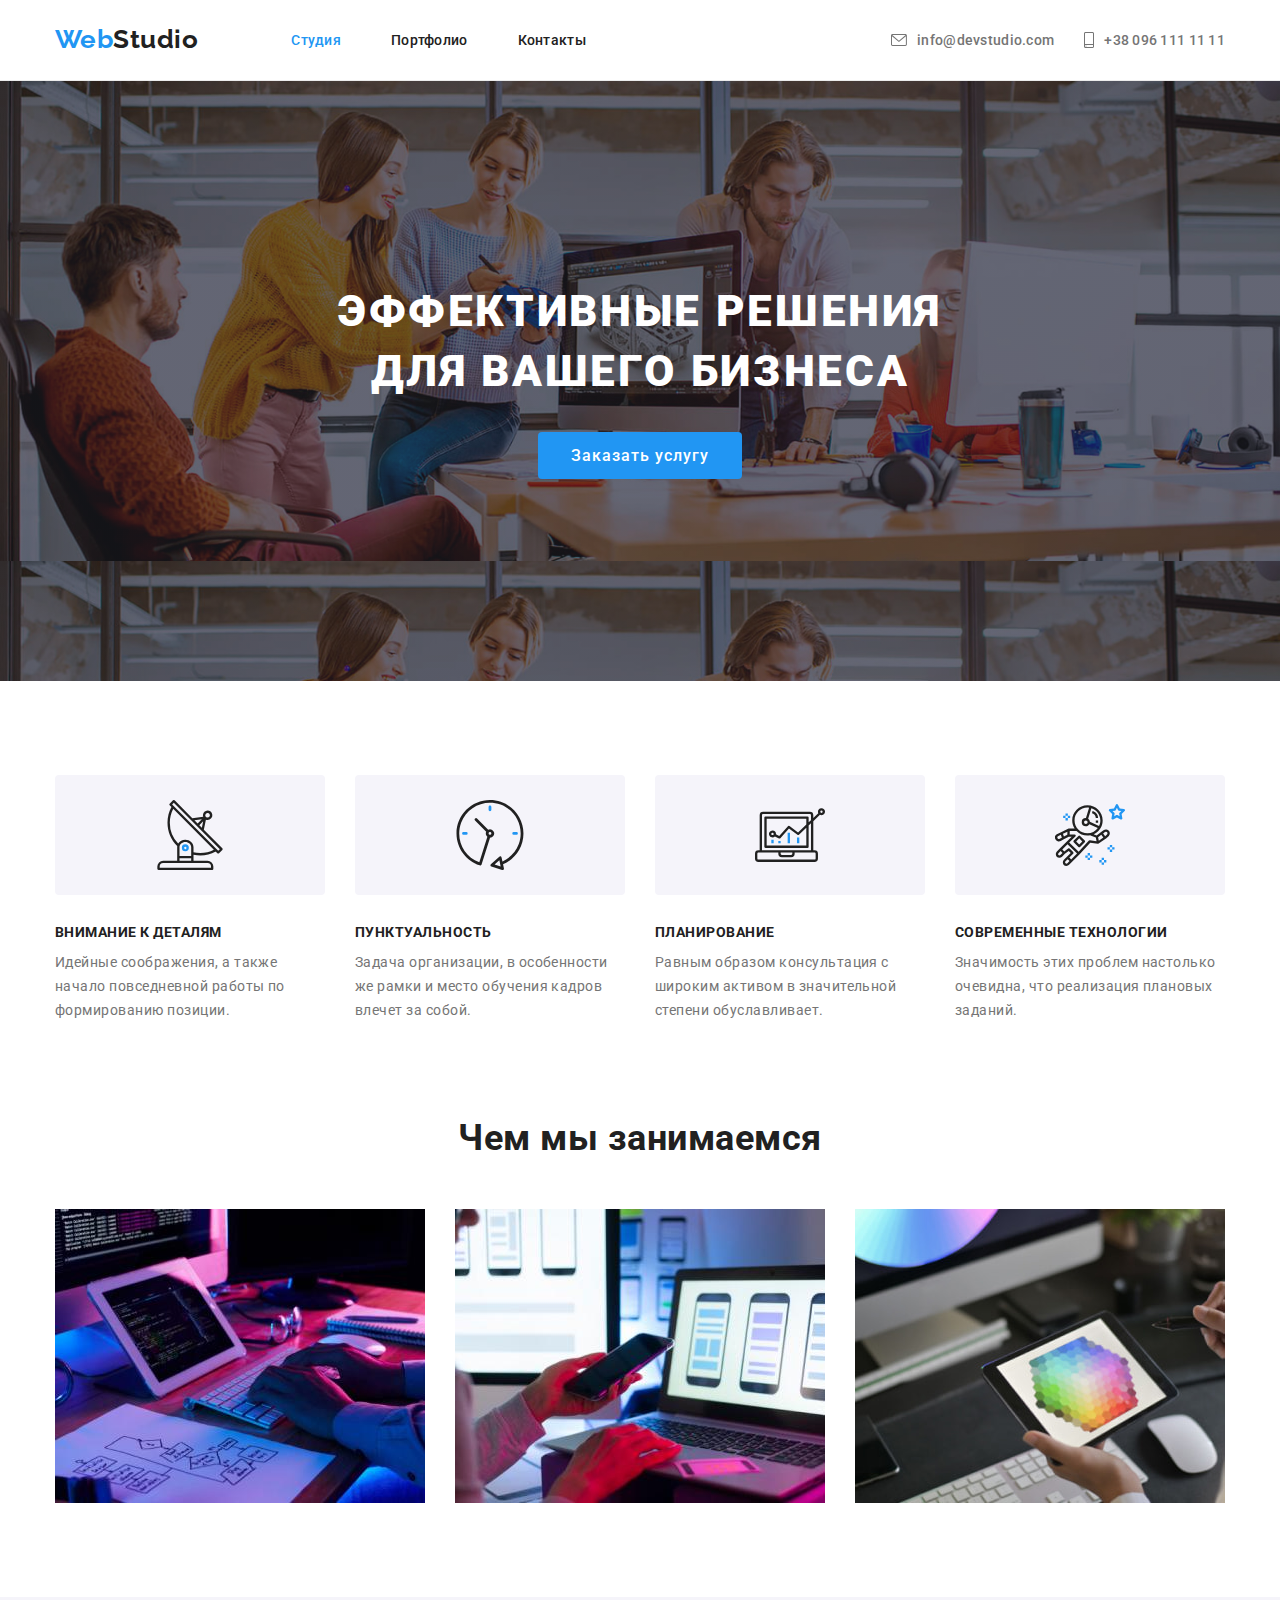
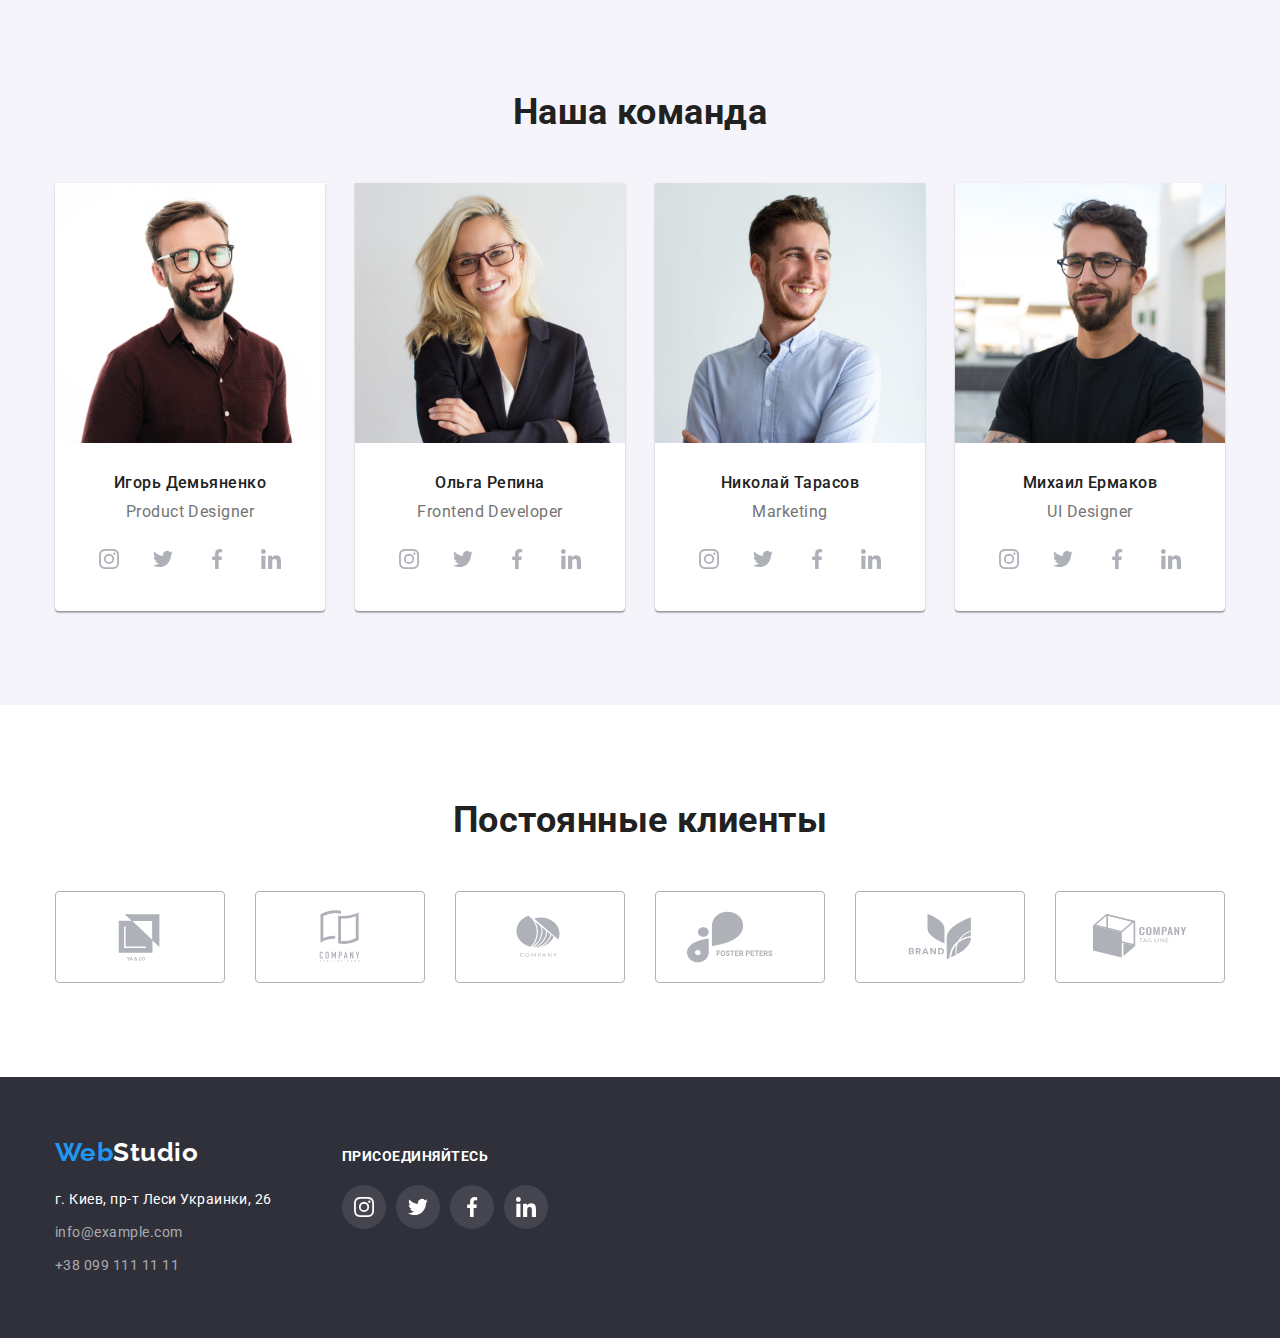
==== index.html @ 502425a2 "Добавляет фиксированный хедер и модальное окно" ====
<!DOCTYPE html>
<html lang="ru">
<head>
    <meta charset="UTF-8">
    <meta http-equiv="X-UA-Compatible" content="IE=edge">
    <meta name="viewport" content="width=device-width, initial-scale=1.0">
    <title>Project</title>
    <link href="https://fonts.googleapis.com/css2?family=Raleway:wght@700&family=Roboto:wght@400;500;700;900&display=swap"
        rel="stylesheet">
    <link rel="stylesheet" href="https://cdnjs.cloudflare.com/ajax/libs/modern-normalize/1.1.0/modern-normalize.min.css">
    <!-- кастомные стили -->
    <link rel="stylesheet" href="./css/styles.css">
</head>
    <body>
        <!-- Шапка сайта -->
    <header class="page-header">
        <div class="container nav">
            <a href="/" class="logo"><span class="logo-web">Web</span>Studio</a>
            <nav class="navigation">               
                <ul class="site-nav list">
                    <li class="item">
                        <a href="./index.html" class="link current">Студия</a>
                    </li>
                    <li class="item">
                        <a href="./portfolio.html" class="link">Портфолио</a>
                    </li>
                    <li class="item">
                        <a href="" class="link">Контакты</a>
                    </li>
                </ul>
            </nav>
            <ul class="contacts-link">
                <li class="item">
                    <a class="link" href="mailto:info@devstudio.com">
                        <svg class="contacts-item" width="16" height="12" >
                            <use href="./images/sprite.svg#icon-envelope"></use>
                        </svg>
                    info@devstudio.com</a>
                </li>
                <li class="item">
                    <a class="link" href="tel:+380961111111">
                        <svg class="contacts-item" width="10" height="16">
                            <use href="./images/sprite.svg#icon-smartphone"></use>
                        </svg>
                    +38 096 111 11 11</a>
                </li>
            </ul>
        </div>
    </header>
    <main>
        <!-- Герой -->
        <section class="hero overlay"> 
            <div class="container">
                <h1 class="hero-title">Эффективные решения для вашего бизнеса</h1>
                <button type="button" class="hero-button" data-open-modal>Заказать услугу</button>
            </div>
        </section>
        <!-- Преимущества -->
        <section class="section">
           <div class="container">
                <h2 class="visually-hidden">Преимущества</h2>
                <ul class="feature">
                    <li class="item">
                       <div class="item-icon">
                            <svg class="icon">
                                <use href="./images/sprite.svg#icon-antenna"></use>
                            </svg>
                       </div>
                        <h3 class="title">Внимание к деталям</h3>
                        <p>Идейные соображения, а также начало повседневной работы по формированию позиции.</p>
                    </li>
                    <li class="item">
                       <div class="item-icon">
                            <svg class="icon">
                                <use href="./images/sprite.svg#icon-vector"></use>
                            </svg>
                       </div>
                        <h3 class="title">Пунктуальность</h3>
                        <p>Задача организации, в особенности же рамки и место обучения кадров влечет за собой.</p>
                    </li>
                    <li class="item">
                        <div class="item-icon">
                            <svg class="icon">
                                <use href="./images/sprite.svg#icon-diagram"></use>
                            </svg>
                        </div>
                        <h3 class="title">Планирование</h3>
                        <p>Равным образом консультация с широким активом в значительной степени обуславливает.</p>
                    </li>
                    <li class="item">
                        <div class="item-icon">
                            <svg class="icon">
                                <use href="./images/sprite.svg#icon-astronaut"></use>
                            </svg>
                        </div>
                        <h3 class="title">Современные технологии</h3>
                        <p>Значимость этих проблем настолько очевидна, что реализация плановых заданий.</p>
                    </li>
                </ul>
           </div>
        </section>
<!-- Наши услуги -->
        <section class="section work">
            <div class="container">
                <h2 class="section-title">Чем мы занимаемся</h2>
                <ul class="work-list">
                    <li class="work-list-item">
                        <img src="./images/web-developer.jpg" alt="Веб разработка" width="370" />
                    </li>
                    <li class="work-list-item">
                        <img src="./images/mobile-developer.jpg" alt="Мобильная разработка" width="370" />
                    </li>
                    <li class="work-list-item">
                        <img src="./images/design.jpg" alt="Дизайн" width="370" />
                    </li>
                </ul>
            </div>
        </section>
        <!-- Наша команда -->
        <section class="section team">
            <div class="container">
                <h2 class="section-title">Наша команда</h2>
                <ul class="team-list">
                    <li class="team-card">
                        <img class="team-foto" src="./images/igor-demianenko.jpg" alt="Игорь Демьяненко" width="270" height="260" />
                        <div class="team-title">
                            <h3>Игорь Демьяненко</h3>
                            <p>Product Designer</p>
                            <ul class="social-item">
                                <li class="social-list">
                                    <a class="social-link" href="https://www.instagram.com/">
                                        <svg class="social-icon">
                                            <use href="./images/sprite.svg#instagram"></use>
                                        </svg>
                                    </a>
                                </li>
                                <li class="social-list">
                                    <a class="social-link" href="https://www.twitter.com/">
                                        <svg class="social-icon">
                                            <use href="./images/sprite.svg#twitter"></use>
                                        </svg>
                                    </a>
                                </li>
                                <li class="social-list">
                                    <a class="social-link" href="https://www.facebook.com/">
                                        <svg class="social-icon">
                                            <use href="./images/sprite.svg#facebook"></use>
                                        </svg>
                                    </a>
                                </li>
                                <li class="social-list">
                                    <a class="social-link" href="https://www.linkedin.com/">
                                        <svg class="social-icon">
                                            <use href="./images/sprite.svg#linkedin"></use>
                                        </svg>
                                    </a>
                                </li>
                            </ul>
                        </div>                        
                    </li>
                    <li class="team-card">
                        <img class="team-foto" src="./images/olga-repina.jpg" alt="Ольга Репина" width="270" height="260" />
                        <div class="team-title">
                            <h3>Ольга Репина</h3>
                            <p>Frontend Developer</p>
                            <ul class="social-item">
                                <li class="social-list">
                                    <a class="social-link" href="https://www.instagram.com/">
                                        <svg class="social-icon">
                                            <use href="./images/sprite.svg#instagram"></use>
                                        </svg>
                                    </a>
                                </li>
                                <li class="social-list">
                                    <a class="social-link" href="https://www.twitter.com/">
                                        <svg class="social-icon">
                                            <use href="./images/sprite.svg#twitter"></use>
                                        </svg>
                                    </a>
                                </li>
                                <li class="social-list">
                                    <a class="social-link" href="https://www.facebook.com/">
                                        <svg class="social-icon">
                                            <use href="./images/sprite.svg#facebook"></use>
                                        </svg>
                                    </a>
                                </li>
                                <li class="social-list">
                                    <a class="social-link" href="https://www.linkedin.com/">
                                        <svg class="social-icon">
                                            <use href="./images/sprite.svg#linkedin"></use>
                                        </svg>
                                    </a>
                                </li>
                            </ul>
                        </div>                        
                    </li>
                    <li class="team-card">
                        <img class="team-foto" src="./images/nikola-tarasov.jpg" alt="Николай Тарасов" width="270" height="260"/>
                        <div class="team-title">
                            <h3>Николай Тарасов</h3>
                            <p>Marketing</p>                        
                            <ul class="social-item">
                                <li class="social-list">
                                    <a class="social-link" href="https://www.instagram.com/">
                                        <svg class="social-icon">
                                            <use href="./images/sprite.svg#instagram"></use>
                                        </svg>
                                    </a>
                                </li>
                                <li class="social-list">
                                    <a class="social-link" href="https://www.twitter.com/">
                                        <svg class="social-icon">
                                            <use href="./images/sprite.svg#twitter"></use>
                                        </svg>
                                    </a>
                                </li>
                                <li class="social-list">
                                    <a class="social-link" href="https://www.facebook.com/">
                                        <svg class="social-icon">
                                            <use href="./images/sprite.svg#facebook"></use>
                                        </svg>
                                    </a>
                                </li>
                                <li class="social-list">
                                    <a class="social-link" href="https://www.linkedin.com/">
                                        <svg class="social-icon">
                                            <use href="./images/sprite.svg#linkedin"></use>
                                        </svg>
                                    </a>
                                </li>
                            </ul>
                        </div>
                    </li>
                    <li class="team-card">
                        <img class="team-foto" src="./images/mihail-ermakov.jpg" alt="Михаил Ермаков" width="270" height="260"/>
                       <div class="team-title">
                            <h3>Михаил Ермаков</h3>
                            <p>UI Designer</p>
                            <ul class="social-item">
                                <li class="social-list">
                                    <a class="social-link" href="https://www.instagram.com/">
                                        <svg class="social-icon">
                                            <use href="./images/sprite.svg#instagram"></use>
                                        </svg>
                                    </a>
                                </li>
                                <li class="social-list">
                                    <a class="social-link" href="https://www.twitter.com/">
                                        <svg class="social-icon">
                                            <use href="./images/sprite.svg#twitter"></use>
                                        </svg>
                                    </a>
                                </li>
                                <li class="social-list">
                                    <a class="social-link" href="https://www.facebook.com/">
                                        <svg class="social-icon">
                                            <use href="./images/sprite.svg#facebook"></use>
                                        </svg>
                                    </a>
                                </li>
                                <li class="social-list">
                                    <a class="social-link" href="https://www.linkedin.com/">
                                        <svg class="social-icon">
                                            <use href="./images/sprite.svg#linkedin"></use>
                                        </svg>
                                    </a>
                                </li>
                            </ul>
                       </div>                    
                    </li>
                </ul>
            </div>

        </section>
        <!-- Постоянные клиенты -->
        <section class="section">
            <div class="container">
                <h2 class="section-title">Постоянные клиенты</h2>
                <ul class="client">
                    <li class="client-item">
                        <a class="client-link" href="/">
                            <svg class="client-icon">
                                <use href="./images/sprite.svg#icon-yaco"></use>
                            </svg>
                        </a>
                    </li>
                    <li class="client-item">
                        <a class="client-link" href="/">
                            <svg class="client-icon">
                                <use href="./images/sprite.svg#icon-tageline-here"></use>
                            </svg>
                        </a>
                    </li>
                    <li class="client-item">
                        <a class="client-link" href="/">
                            <svg class="client-icon">
                                <use href="./images/sprite.svg#icon-company"></use>
                            </svg>
                        </a>
                    </li>
                    <li class="client-item">
                        <a class="client-link" href="/">
                            <svg class="client-icon">
                                <use href="./images/sprite.svg#icon-foster-peters"></use>
                            </svg>
                        </a>
                    </li>
                    <li class="client-item">
                        <a class="client-link" href="/">
                            <svg class="client-icon">
                                <use href="./images/sprite.svg#icon-brand"></use>
                            </svg>
                        </a>
                    </li>
                    <li class="client-item">
                        <a class="client-link" href="/">
                            <svg class="client-icon">
                                <use href="./images/sprite.svg#icon-tag-line"></use>
                            </svg>
                        </a>
                    </li>

                   
                </ul>
            </div>

        </section>
    </main>
    <!-- Футер -->
    <footer class="footer">
       <div class="container">
            <div class="footer-address">
                <a href="/" class="logo logo-footer"><span class="logo-web">Web</span>Studio</a>
                <address class="address">г. Киев, пр-т Леси Украинки, 26
                    <a href="mailto:info@devstudio.com" class="address-link">info@example.com</a>
                    <a href="tel:+380961111111" class="address-link"> +38 099 111 11 11</a>
                </address>
            </div>
            <div class="connect">
                <h3 class="title">Присоединяйтесь</h3>
                <ul class="social-item">
                    <li class="social-list">
                        <a class="social-link" href="https://www.instagram.com/" target="_blank">
                            <svg class="social-icon">
                                <use href="./images/sprite.svg#instagram"></use>
                            </svg>
                        </a>
                    </li>
                    <li class="social-list">
                        <a class="social-link" href="https://www.twitter.com/" target="_blank">
                            <svg class="social-icon">
                                <use href="./images/sprite.svg#twitter"></use>
                            </svg>
                        </a>
                    </li>
                    <li class="social-list">
                        <a class="social-link" href="https://www.facebook.com/" target="_blank">
                            <svg class="social-icon">
                                <use href="./images/sprite.svg#facebook"></use>
                            </svg>
                        </a>
                    </li>
                    <li class="social-list">
                        <a class="social-link" href="https://www.linkedin.com/" target="_blank">
                            <svg class="social-icon">
                                <use href="./images/sprite.svg#linkedin"></use>
                            </svg>
                        </a>
                    </li>
                </ul>
            </div>
            
       </div>      
    </footer>
    <!-- Модальное окно -->
    <div class="backdrop is-hidden" data-backdrop>
        <div class="modal">
            <button type="button" class="close" data-close-modal>
                <svg width="18" height="18" fill="none" xmlns="http://www.w3.org/2000/svg">
                    <path
                        d="M15 4.108 13.892 3 9.5 7.392 5.108 3 4 4.108 8.392 8.5 4 12.892 5.108 14 9.5 9.608 13.892 14 15 12.892 10.608 8.5 15 4.108Z"
                        fill="#000" />
                </svg>
            </button>
        </div>
    </div>
    <!-- Скрипт для фиксированного хедера  -->
    <script>
        const { height: pageHeaderHeight } = document
            .querySelector(".page-header")
            .getBoundingClientRect();

        document.body.style.paddingTop = `${pageHeaderHeight}px`;
    </script>
    <!-- Скрипт для модалки -->
    <script>
        const refs = {
            openModalBtn: document.querySelector("[data-open-modal]"),
            closeModalBtn: document.querySelector("[data-close-modal]"),
            backdrop: document.querySelector("[data-backdrop]"),
        };

        refs.openModalBtn.addEventListener("click", toggleModal);
        refs.closeModalBtn.addEventListener("click", toggleModal);

        refs.backdrop.addEventListener("click", logBackdropClick);

        function toggleModal() {
            refs.backdrop.classList.toggle("is-hidden");
        }

        function logBackdropClick() {
            console.log("Это клик в бекдроп");
        }
    </script>
    </body>
</html>
---- css/styles.css ----
:root {
  --primary-text-color: #757575;
  --title-text-color: #212121;
  --accent-color: #2196f3;
  --primary-white-color: #e5e5e5;
  --primary-dark-color: #2f303a;
  --section-color: #f5f4fa;
  --secondary-white-color: #ffffff;
  --address-color: rgba(255, 255, 255, 0.6);
  --icon-color: #afb1b8;
  /* переменные шрифта */
  --main-font: Roboto, sans-serif;
  --accent-font: Raleway, sans-serif;
}

body {
  background-color: var(--secondary-white-color);
  color: var(--primary-text-color);

  font-family: var(--main-font);
  letter-spacing: 0.03em;
}

.section {
  padding: 94px 0;
}
/* Утилиты */

.list,
ul {
  list-style: none;
  padding-left: 0;
  margin-top: 0;
  margin-bottom: 0;
}

h1,
h2,
h3 {
  margin-top: 0;
  margin-bottom: 0;
}
img {
  display: block;
}
header {
  background-color: var(--secondary-white-color);
}

button {
  padding: 6px 22px;
  min-width: 73px;

  font-family: inherit;
  font-weight: 500;
  font-size: 16px;
  line-height: 1.6;
  text-align: center;
  letter-spacing: 0.03em;
  cursor: pointer;
  text-align: center;

  border-radius: 4px;
  border: 1px solid transparent;

  color: var(--title-text-color);
  background-color: var(--section-color);
}

button:focus,
button:hover {
  color: var(--secondary-white-color);
  background-color: var(--accent-color);
  box-shadow: 0px 3px 1px rgba(0, 0, 0, 0.1), 0px 1px 2px rgba(0, 0, 0, 0.08),
    0px 2px 2px rgba(0, 0, 0, 0.12);
}

.container {
  margin-left: auto;
  margin-right: auto;
  width: 1200px;
  padding-left: 15px;
  padding-right: 15px;
}
/* скрыть заголовок */
.visually-hidden {
  position: absolute;
  white-space: nowrap;
  width: 1px;
  height: 1px;
  overflow: hidden;
  border: 0;
  padding: 0;
  clip: rect(0 0 0 0);
  clip-path: inset(50%);
  margin: -1px;
}
/* Шапка сайта */

/* фиксированный хедер */
.page-header {
  position: fixed;
  top: 0;
  left: 0;
  width: 100%;
  min-height: 80px;
  border-bottom: 1px solid #ececec;
}
/* Лого */
.logo {
  color: var(--title-text-color);
  font-family: var(--accent-font);
  font-weight: 700;
  font-size: 26px;
  line-height: 1.2;
  text-decoration: none;
}

.logo-web {
  color: var(--accent-color);
}

.nav {
  display: flex;
  align-items: center;
}
.navigation {
  margin-left: 93px;
}

.site-nav {
  display: flex;
}

.site-nav .item:not(:last-child) {
  margin-right: 50px;
}
.site-nav a {
  display: block;
  padding-top: 32px;
  padding-bottom: 32px;

  color: var(--title-text-color);
  font-weight: 500;
  font-size: 14px;
  line-height: 1.15;
  letter-spacing: 0.02em;
  text-decoration: none;
}

.site-nav a:hover,
.site-nav a:focus {
  color: var(--accent-color);
}
.list .current {
  color: var(--accent-color);
}

.contacts-link {
  display: flex;
  margin-left: auto;
  align-items: center;
}

.link {
  display: flex;
  align-items: center;
}
.contacts-item {
  margin-right: 10px;
  fill: currentColor;
}

.contacts-link .item:not(:last-child) {
  margin-right: 30px;
}
.contacts-link a {
  display: flex;
  padding-top: 32px;
  padding-bottom: 32px;
  align-items: center;
  color: var(--primary-text-color);
  font-weight: 500;
  font-size: 14px;
  line-height: 0.15;
  letter-spacing: 0.02em;
  text-decoration: none;
}

.contacts-link a:hover,
.contacts-link a:focus {
  color: var(--accent-color);
}

.contacts-item:hover,
.contacts-item:focus {
  fill: var(--accent-color);
}

/* Герой */
.hero {
  text-align: center;
  padding-top: 200px;
  padding-bottom: 200px;
}

.overlay {
  max-width: 1600px;
  height: 600px;
  margin-left: auto;
  margin-right: auto;

  background-image: linear-gradient(
      to right,
      rgba(47, 48, 58, 0.4),
      rgba(47, 48, 58, 0.4)
    ),
    url("../images/hero.jpg");

  background-color: #c4c4c4;
  background-size: contain;
}
.hero-title {
  margin: 0 auto 30px;
  max-width: 696px;

  color: var(--secondary-white-color);
  font-weight: 900;
  font-size: 44px;
  line-height: 1.37;
  text-transform: uppercase;
  letter-spacing: 0.06em;
}

.hero-button {
  padding: 10px 32px;
  min-width: 200px;

  color: var(--secondary-white-color);
  letter-spacing: 0.06em;
  text-align: center;

  background-color: var(--accent-color);
  border-radius: 4px;
  border: 1px solid transparent;
}
.hero-button:hover,
.hero-button:focus {
  background-color: #188ce8;
}
/* Преимущества */

.feature {
  display: flex;
  flex-wrap: wrap;
}
.feature .item {
  width: calc((100% - 90px) / 4);
  margin-right: 30px;
  margin-bottom: 30px;
}

.icon {
  width: 70px;
  height: 70px;
}

.item-icon {
  display: flex;
  align-items: center;
  justify-content: center;

  width: 270px;
  height: 120px;
  margin-bottom: 30px;

  background-color: var(--section-color);
  border-radius: 4px;
}

.feature .item:nth-child(4n) {
  margin-right: 0;
}

.feature .item:nth-last-child(-n + 4) {
  margin-bottom: 0;
}

.feature .title {
  color: var(--title-text-color);
  font-weight: 700;
  font-size: 14px;
  line-height: 1.14;
  text-transform: uppercase;

  margin-top: 0;
  margin-bottom: 10px;
}
.feature p {
  font-size: 14px;
  line-height: 1.71;

  margin-top: 0;
  margin-bottom: 0;
}

/* Наши услуги */
.work {
  padding-top: 0;
}
.section-title {
  color: var(--title-text-color);
  font-weight: 700;
  font-size: 36px;
  line-height: 1.17;
  text-align: center;

  margin-top: 0;
  margin-bottom: 50px;
}
.work-list {
  display: flex;
  flex-wrap: wrap;
}

.work-list-item:not(:nth-child(3n)) {
  margin-right: 30px;
}

/* Наша команда */
.team {
  background-color: var(--section-color);
}
.team-list {
  display: flex;
  flex-wrap: wrap;
  margin: -15px;
}

.team-list .team-card {
  width: 270px;
}

.team-card {
  width: 270px;
  margin: 15px;

  background: #ffffff;
  box-shadow: 0px 1px 3px rgba(0, 0, 0, 0.12), 0px 1px 1px rgba(0, 0, 0, 0.14),
    0px 2px 1px rgba(0, 0, 0, 0.2);
  border-radius: 0px 0px 4px 4px;
}
.team-card h3 {
  margin-bottom: 10px;

  font-weight: 500;
  font-size: 16px;
  line-height: 1.19;
  color: var(--title-text-color);
  text-align: center;
}

.team-card p {
  margin-top: 0;

  font-size: 16px;
  line-height: 1.19;
  color: var(--primary-text-color);
  text-align: center;
}
.team-title {
  padding-top: 30px;
  padding-bottom: 30px;
}
.social-item {
  display: flex;
  align-items: baseline;
  justify-content: center;
}

.social-list:not(:last-child) {
  margin-right: 10px;
}

.social-link {
  display: flex;
  width: 44px;
  height: 44px;
  padding: 0;
  border: none;
  border-radius: 50%;
  align-items: center;
  justify-content: center;
}

.social-icon {
  width: 20px;
  height: 20px;
  fill: var(--icon-color);
}
.social-link:hover .social-icon,
.social-link:focus .social-icon {
  fill: var(--secondary-white-color);
}
/* Постоянные клиенты  */
.client {
  display: flex;
  flex-wrap: wrap;
}
.client-item {
  display: flex;
  width: calc((100% - 5 * 30px) / 6);
  height: 92px;
  border: 1px solid var(--icon-color);
  border-radius: 4px;
  justify-content: center;
  align-items: center;
}

.client-item:not(:nth-child(6n)) {
  margin-right: 30px;
}
.client-item:hover,
.client-item:focus {
  border: 1px solid var(--accent-color);
}
.client-link {
  display: flex;

  justify-content: center;
  align-items: center;
  width: 170px;
  height: 92px;
}
.client-icon {
  width: 106px;
  height: 60px;
  fill: var(--icon-color);
}

.client-item:hover .client-icon,
.client-item:focus .client-icon {
  fill: var(--accent-color);
}
/* Футер */
footer {
  background-color: var(--primary-dark-color);
  padding-top: 60px;
  padding-bottom: 60px;
}
.footer .container {
  display: flex;
  align-items: baseline;
}
.footer-address {
  margin-right: 70px;
}
.footer .logo {
  color: var(--secondary-white-color);
}

.logo-footer {
  display: block;
  margin-bottom: 20px;
}
.address {
  display: block;

  color: var(--secondary-white-color);
  font-size: 14px;
  font-style: normal;
  line-height: 1.7;
}
.address > .address-link {
  padding-top: 9px;
}
.address-link {
  display: block;

  color: var(--address-color);

  font-weight: 400;
  font-size: 14px;

  line-height: 1.7;
  text-decoration: none;
}

.address-link:hover,
.address-link:focus {
  color: var(--accent-color);
}

.connect .title {
  margin-bottom: 20px;

  color: var(--secondary-white-color);
  font-weight: 700;
  font-size: 14px;
  line-height: 1.14;
  text-transform: uppercase;
}

.connect .social-link {
  background-color: rgba(255, 255, 255, 0.1);
}
.social-link:hover,
.social-link:focus {
  background-color: var(--accent-color);
}
.connect .social-icon {
  fill: var(--secondary-white-color);
}

/* Модальное окно */
.backdrop {
  position: fixed;
  top: 0;
  left: 0;
  width: 100%;
  height: 100%;

  background: rgba(0, 0, 0, 0.2);
}
.modal {
  position: absolute;
  top: 50%;
  left: 50%;
  transform: translate(-50%, -50%);
  min-width: 528px;
  min-height: 581px;

  background: #ffffff;
  box-shadow: 0px 1px 3px rgba(0, 0, 0, 0.12), 0px 1px 1px rgba(0, 0, 0, 0.14),
    0px 2px 1px rgba(0, 0, 0, 0.2);
  border-radius: 4px;
}
.modal .close {
  display: flex;
  align-items: center;
  justify-content: center;
  min-width: 30px;
  height: 30px;
  padding: 0;
  margin-top: 8px;
  margin-right: 8px;
  margin-left: auto;

  border-radius: 50%;
  background: #ffffff;
  border: 1px solid rgba(0, 0, 0, 0.1);
}
.backdrop.is-hidden {
  opacity: 0;
  pointer-events: none;
}

/* портфолио */
.filters {
  display: flex;
  flex-wrap: wrap;
  justify-content: center;
  margin-bottom: 50px;
}
.filters-button:not(:last-child) {
  margin-right: 8px;
}

.portfolio {
  display: flex;
  flex-wrap: wrap;
}
.portfolio-card {
  width: 370px;
  background: #ffffff;
}

.portfolio-card:not(:nth-child(3n)) {
  margin-right: 30px;
}
.portfolio-card:not(:nth-last-child(-n + 3)) {
  margin-bottom: 30px;
}
.portfolio-link:hover,
.portfolio-link:focus {
  box-shadow: 0px 1px 1px rgba(0, 0, 0, 0.12), 0px 4px 4px rgba(0, 0, 0, 0.06),
    1px 4px 6px rgba(0, 0, 0, 0.16);
}
.portfolio-link {
  display: block;
  text-decoration: none;
}

.portfolio-link-container {
  padding: 20px 24px;
  border-left: 1px solid #eeeeee;
  border-bottom: 1px solid #eeeeee;
  border-right: 1px solid #eeeeee;
}
.portfolio-title {
  color: var(--title-text-color);
  font-size: 18px;
  line-height: 2;

  letter-spacing: 0.06em;

  margin-bottom: 4px;
}
.portfolio-link p {
  color: var(--primary-text-color);

  font-size: 16px;
  line-height: 1.88;

  margin: 0;
}
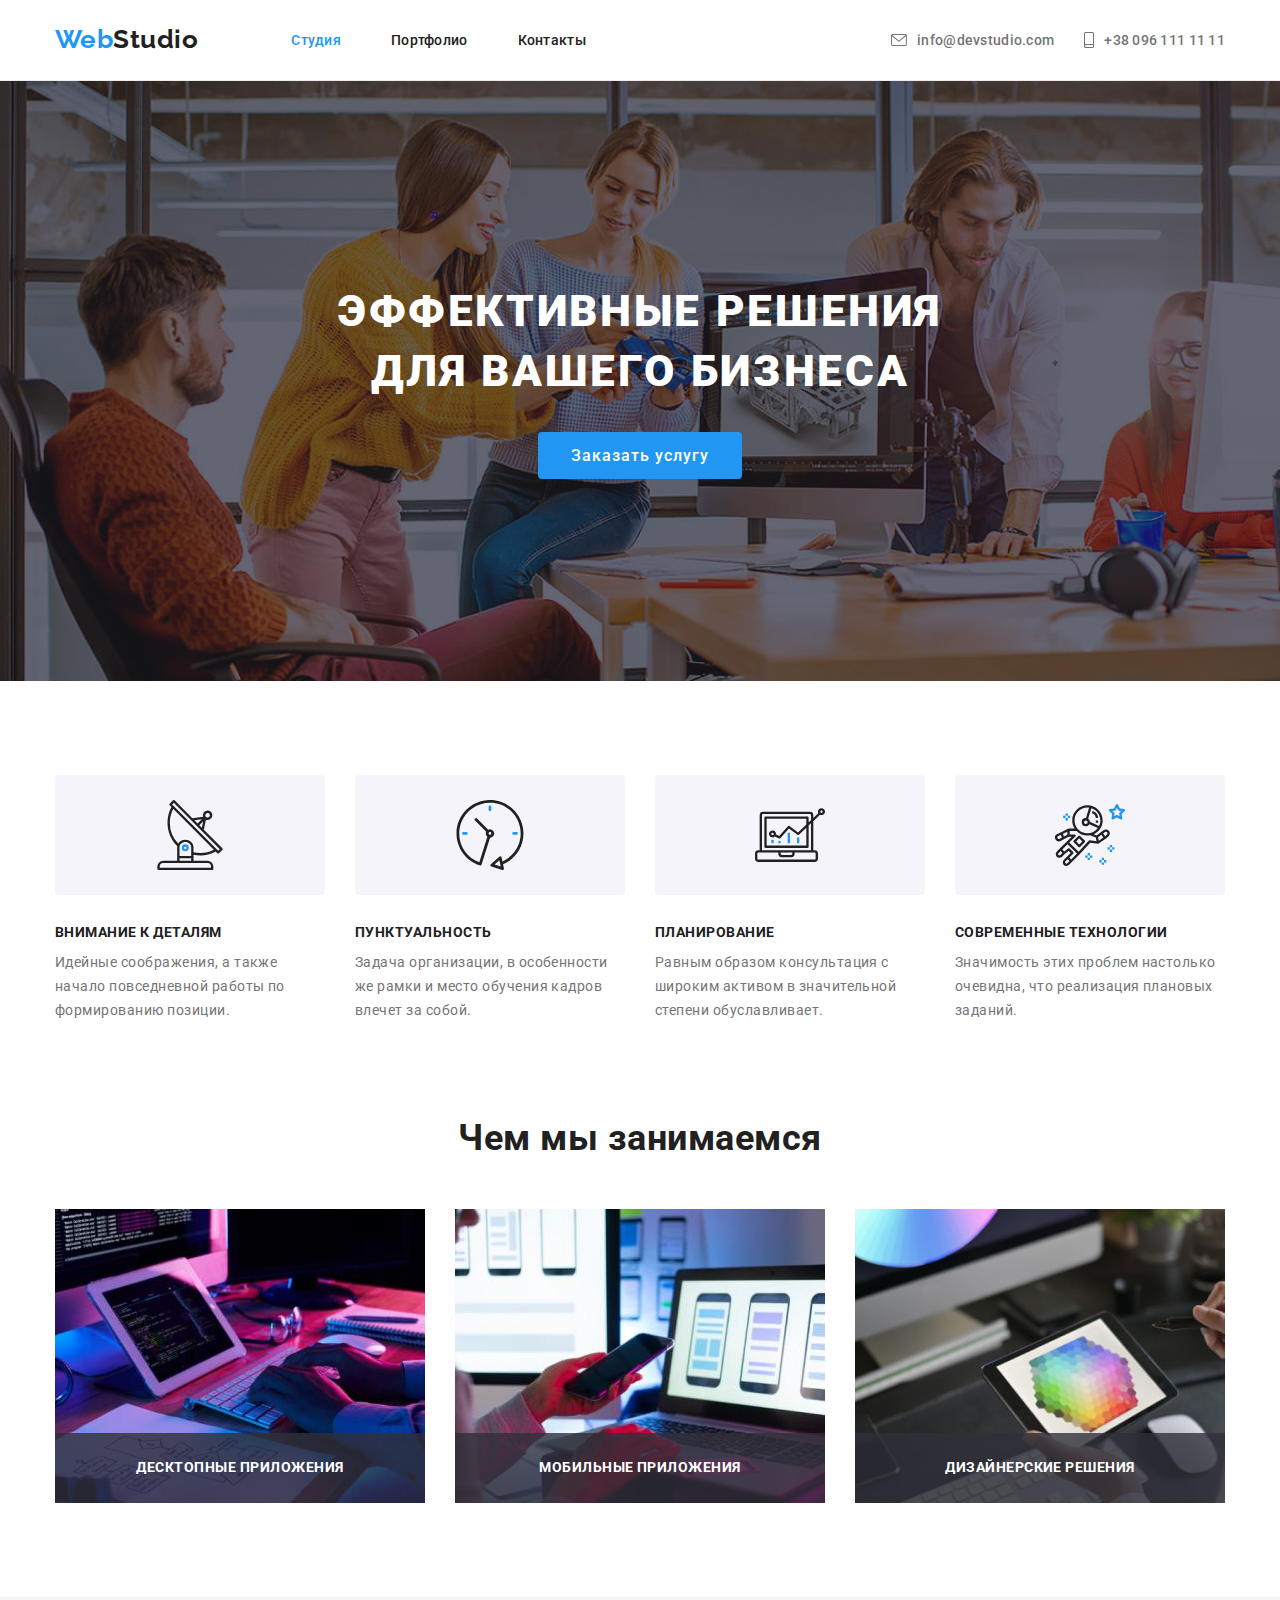
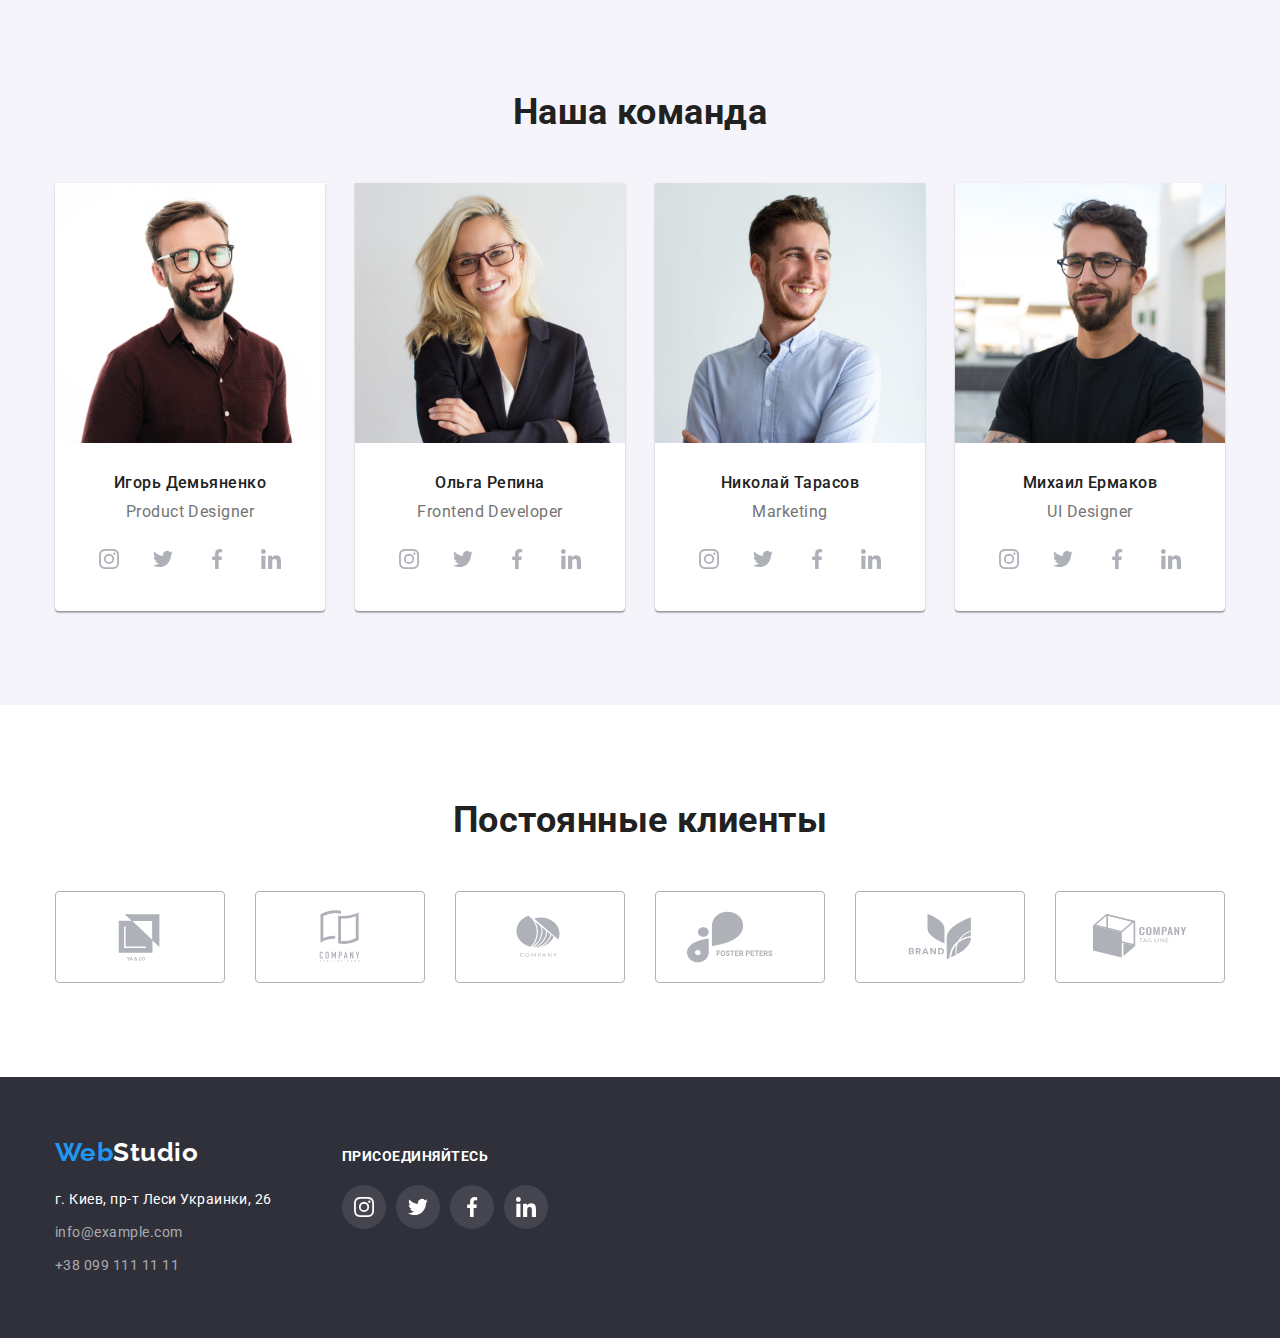
==== commit 682c6611: "добавляет переходы для ховера и текст с фоном поверх изображения" ====
--- a/index.html
+++ b/index.html
@@ -106,12 +106,21 @@
                 <ul class="work-list">
                     <li class="work-list-item">
                         <img src="./images/web-developer.jpg" alt="Веб разработка" width="370" />
+                        <div class="work-box">
+                            <h3 class="work-title">Десктопные приложения</h3>
+                        </div>
                     </li>
                     <li class="work-list-item">
                         <img src="./images/mobile-developer.jpg" alt="Мобильная разработка" width="370" />
+                        <div class="work-box">
+                            <h3 class="work-title">Мобильные приложения</h3>
+                        </div>
                     </li>
                     <li class="work-list-item">
                         <img src="./images/design.jpg" alt="Дизайн" width="370" />
+                        <div class="work-box">
+                            <h3 class="work-title">Дизайнерские решения</h3>
+                        </div>
                     </li>
                 </ul>
             </div>
@@ -414,6 +423,8 @@
             console.log("Это клик в бекдроп");
         }
     </script>
+
+    
     </body>
 </html>
 
--- a/css/styles.css
+++ b/css/styles.css
@@ -65,6 +65,10 @@
 
   color: var(--title-text-color);
   background-color: var(--section-color);
+
+  transition: background-color 250ms cubic-bezier(0.4, 0, 0.2, 1),
+    color 250ms cubic-bezier(0.4, 0, 0.2, 1),
+    box-shadow 250ms cubic-bezier(0.4, 0, 0.2, 1);
 }
 
 button:focus,
@@ -100,6 +104,7 @@
 /* фиксированный хедер */
 .page-header {
   position: fixed;
+  z-index: 1;
   top: 0;
   left: 0;
   width: 100%;
@@ -146,6 +151,8 @@
   line-height: 1.15;
   letter-spacing: 0.02em;
   text-decoration: none;
+
+  transition: color 250ms cubic-bezier(0.4, 0, 0.2, 1);
 }
 
 .site-nav a:hover,
@@ -185,6 +192,8 @@
   line-height: 0.15;
   letter-spacing: 0.02em;
   text-decoration: none;
+
+  transition: color 250ms cubic-bezier(0.4, 0, 0.2, 1);
 }
 
 .contacts-link a:hover,
@@ -218,7 +227,7 @@
     url("../images/hero.jpg");
 
   background-color: #c4c4c4;
-  background-size: contain;
+  background-size: cover;
 }
 .hero-title {
   margin: 0 auto 30px;
@@ -243,6 +252,8 @@
   background-color: var(--accent-color);
   border-radius: 4px;
   border: 1px solid transparent;
+
+  transition: background-color 250ms cubic-bezier(0.4, 0, 0.2, 1);
 }
 .hero-button:hover,
 .hero-button:focus {
@@ -326,7 +337,26 @@
 .work-list-item:not(:nth-child(3n)) {
   margin-right: 30px;
 }
-
+.work-list-item {
+  position: relative;
+}
+.work-box {
+  position: absolute;
+  bottom: 0;
+  width: 370px;
+  height: 70px;
+  background: rgba(47, 48, 58, 0.8);
+}
+.work-title {
+  font-weight: 700;
+  font-size: 14px;
+  line-height: 1.14;
+  color: var(--secondary-white-color);
+  text-transform: uppercase;
+  text-align: center;
+
+  margin-top: 27px;
+}
 /* Наша команда */
 .team {
   background-color: var(--section-color);
@@ -391,12 +421,16 @@
   border-radius: 50%;
   align-items: center;
   justify-content: center;
+
+  transition: background-color 250ms cubic-bezier(0.4, 0, 0.2, 1);
 }
 
 .social-icon {
   width: 20px;
   height: 20px;
   fill: var(--icon-color);
+
+  transition: fill 250ms cubic-bezier(0.4, 0, 0.2, 1);
 }
 .social-link:hover .social-icon,
 .social-link:focus .social-icon {
@@ -415,6 +449,8 @@
   border-radius: 4px;
   justify-content: center;
   align-items: center;
+
+  transition: border 250ms cubic-bezier(0.4, 0, 0.2, 1);
 }
 
 .client-item:not(:nth-child(6n)) {
@@ -436,6 +472,8 @@
   width: 106px;
   height: 60px;
   fill: var(--icon-color);
+
+  transition: fill 250ms cubic-bezier(0.4, 0, 0.2, 1);
 }
 
 .client-item:hover .client-icon,
@@ -484,6 +522,8 @@
 
   line-height: 1.7;
   text-decoration: none;
+
+  transition: color 250ms cubic-bezier(0.4, 0, 0.2, 1);
 }
 
 .address-link:hover,
@@ -545,11 +585,11 @@
   margin-top: 8px;
   margin-right: 8px;
   margin-left: auto;
-
   border-radius: 50%;
   background: #ffffff;
   border: 1px solid rgba(0, 0, 0, 0.1);
 }
+
 .backdrop.is-hidden {
   opacity: 0;
   pointer-events: none;
@@ -580,15 +620,18 @@
 }
 .portfolio-card:not(:nth-last-child(-n + 3)) {
   margin-bottom: 30px;
+}
+
+.portfolio-link {
+  display: block;
+  text-decoration: none;
+
+  transition: box-shadow 250ms cubic-bezier(0.4, 0, 0.2, 1);
 }
 .portfolio-link:hover,
 .portfolio-link:focus {
   box-shadow: 0px 1px 1px rgba(0, 0, 0, 0.12), 0px 4px 4px rgba(0, 0, 0, 0.06),
     1px 4px 6px rgba(0, 0, 0, 0.16);
-}
-.portfolio-link {
-  display: block;
-  text-decoration: none;
 }
 
 .portfolio-link-container {
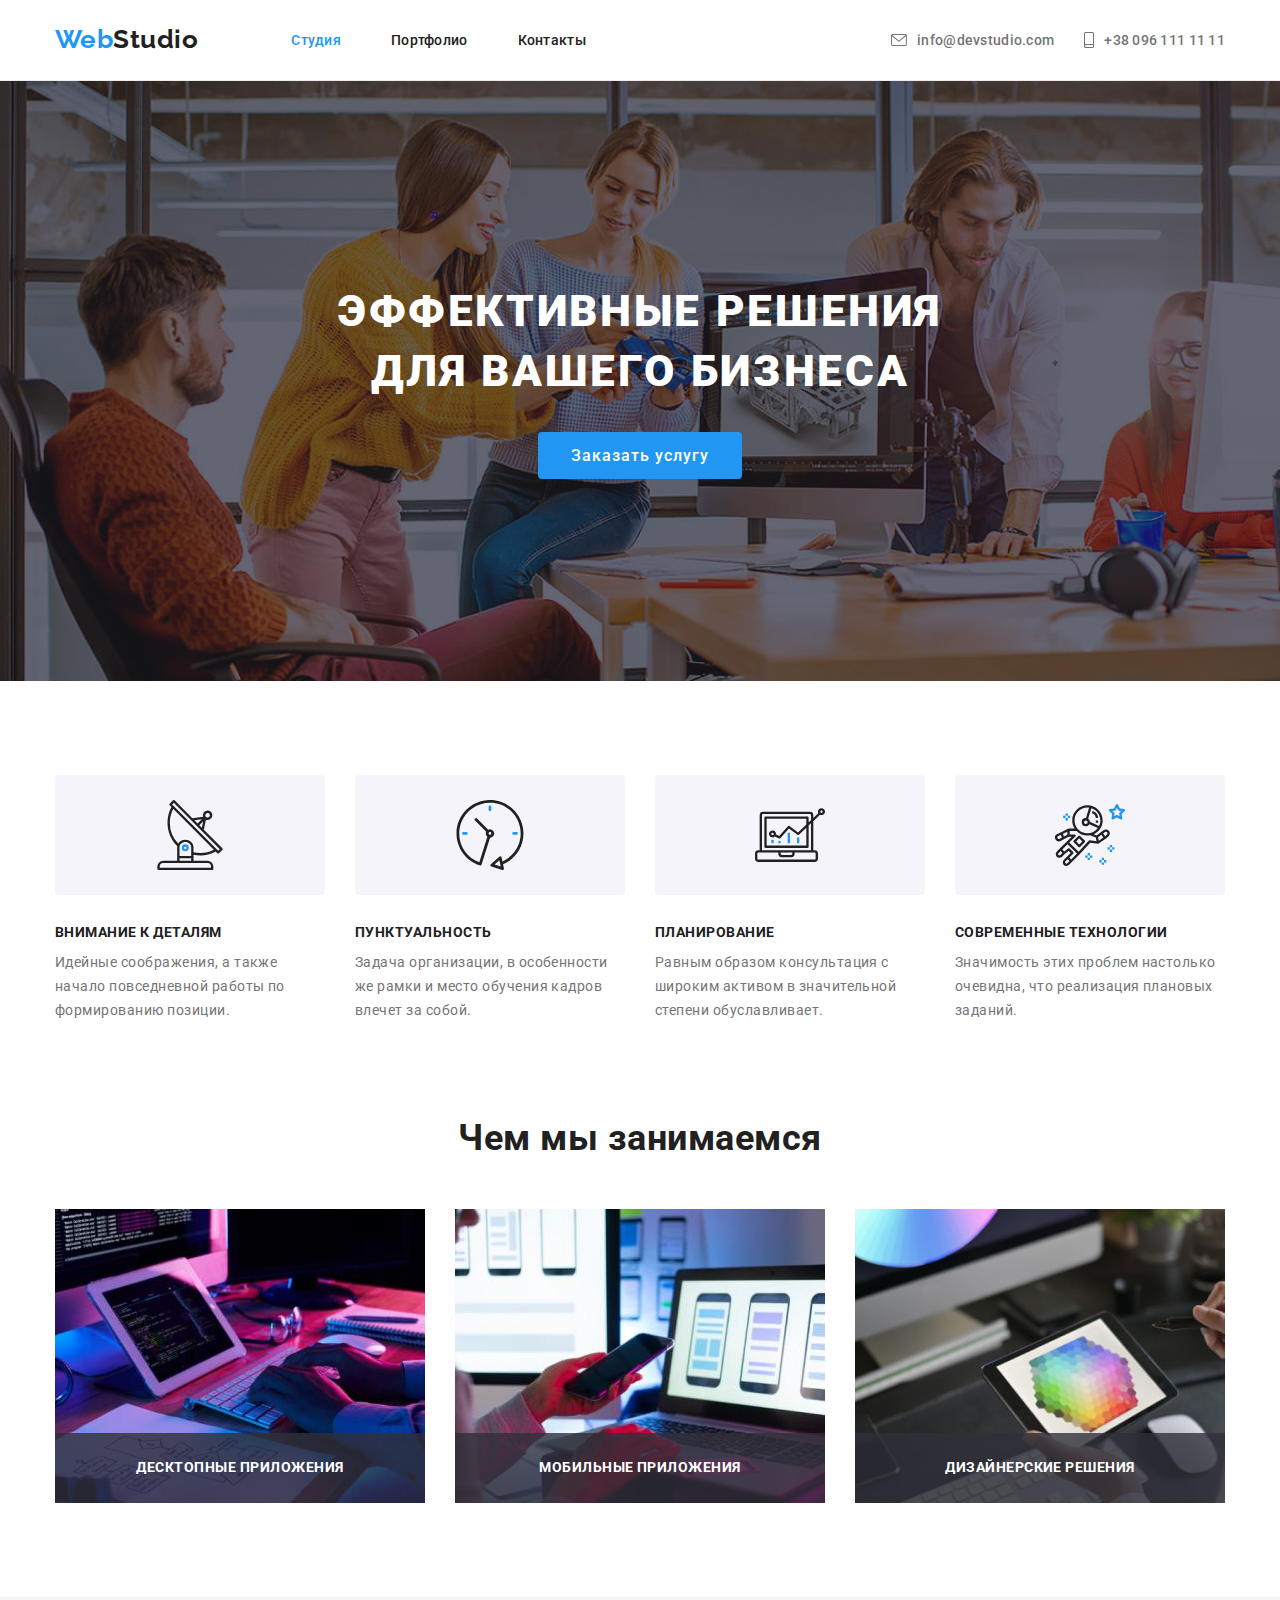
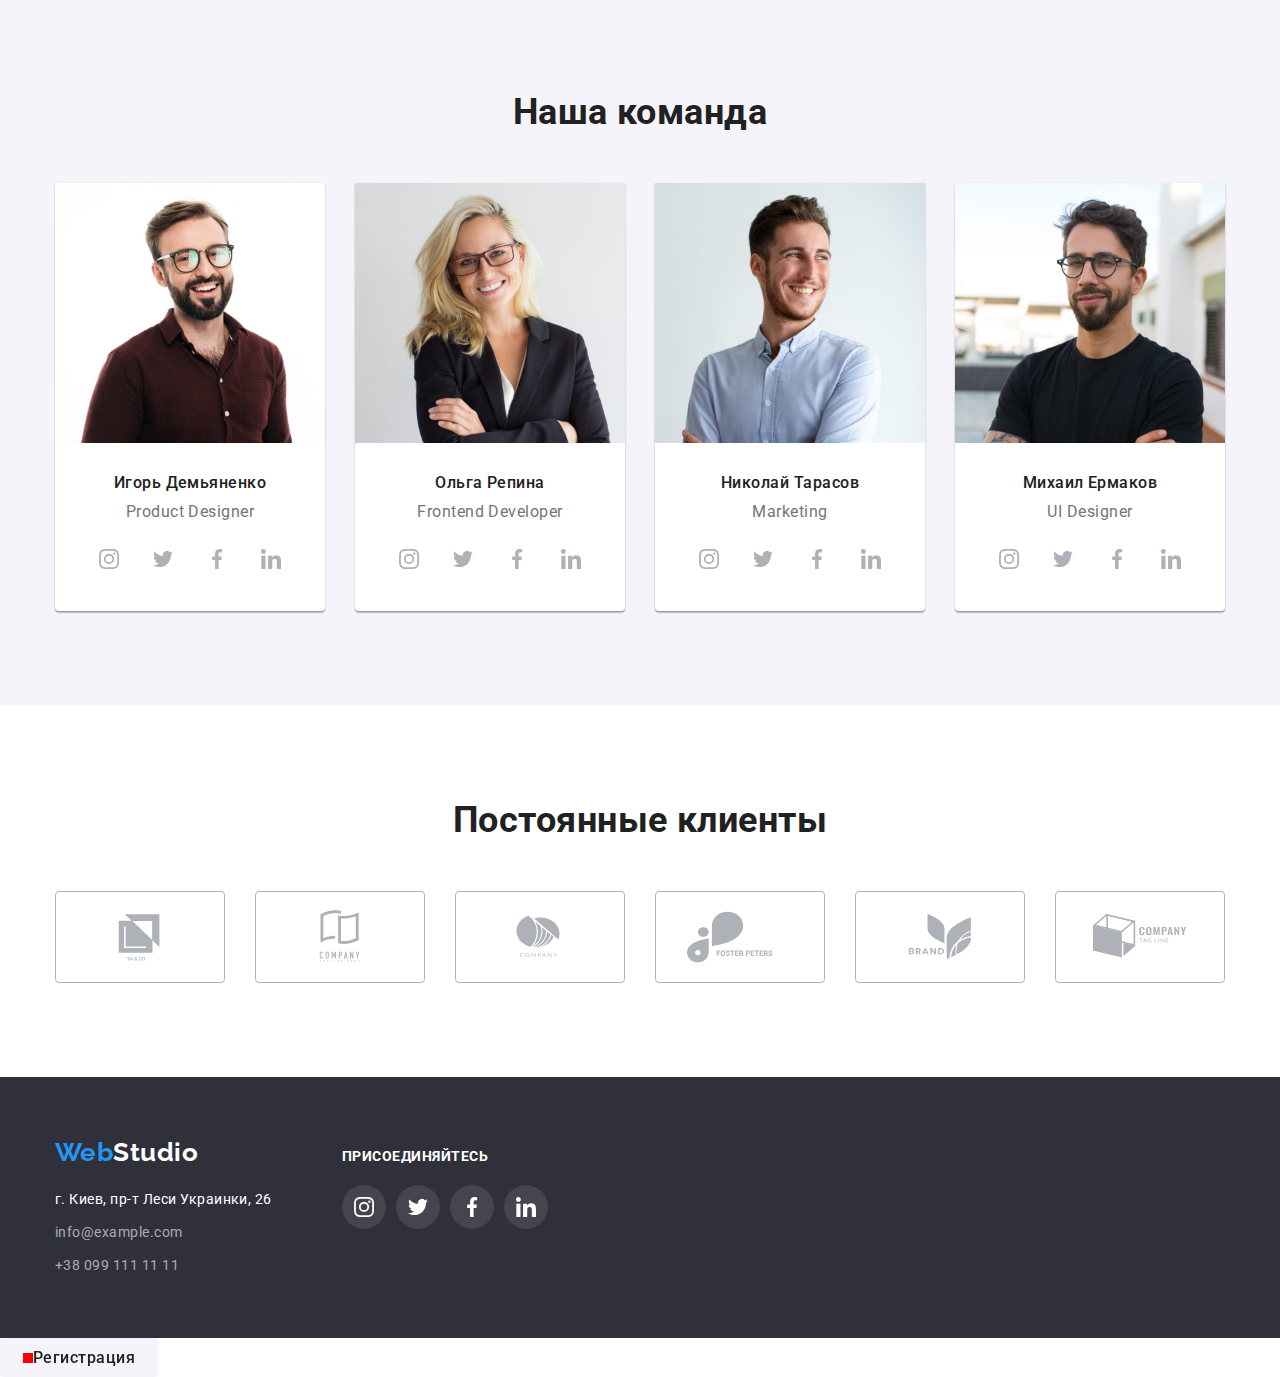
==== commit f4b7282e: "добавляет кнопку с анимацией" ====
--- a/index.html
+++ b/index.html
@@ -423,6 +423,7 @@
             console.log("Это клик в бекдроп");
         }
     </script>
+    <button class="btn">Регистрация</button>
 
     
     </body>
--- a/css/styles.css
+++ b/css/styles.css
@@ -657,3 +657,34 @@
 
   margin: 0;
 }
+
+/* кнопка с анимацией */
+.btn {
+  position: relative;
+  overflow: hidden;
+}
+.btn::before,
+.btn::after {
+  content: "";
+  display: inline-block;
+  width: 10px;
+  height: 10px;
+  background-color: red;
+
+  transition: transform 250ms cubic-bezier(0.4, 0, 0.2, 1);
+}
+.btn:hover::before {
+  transform: translateY(-25px);
+}
+.btn::after {
+  position: absolute;
+  top: 50%;
+  left: 22px;
+
+  background-color: olivedrab;
+
+  transform: translateY(calc(-50% + 25px));
+}
+.btn:hover::after {
+  transform: translateY(-50%);
+}
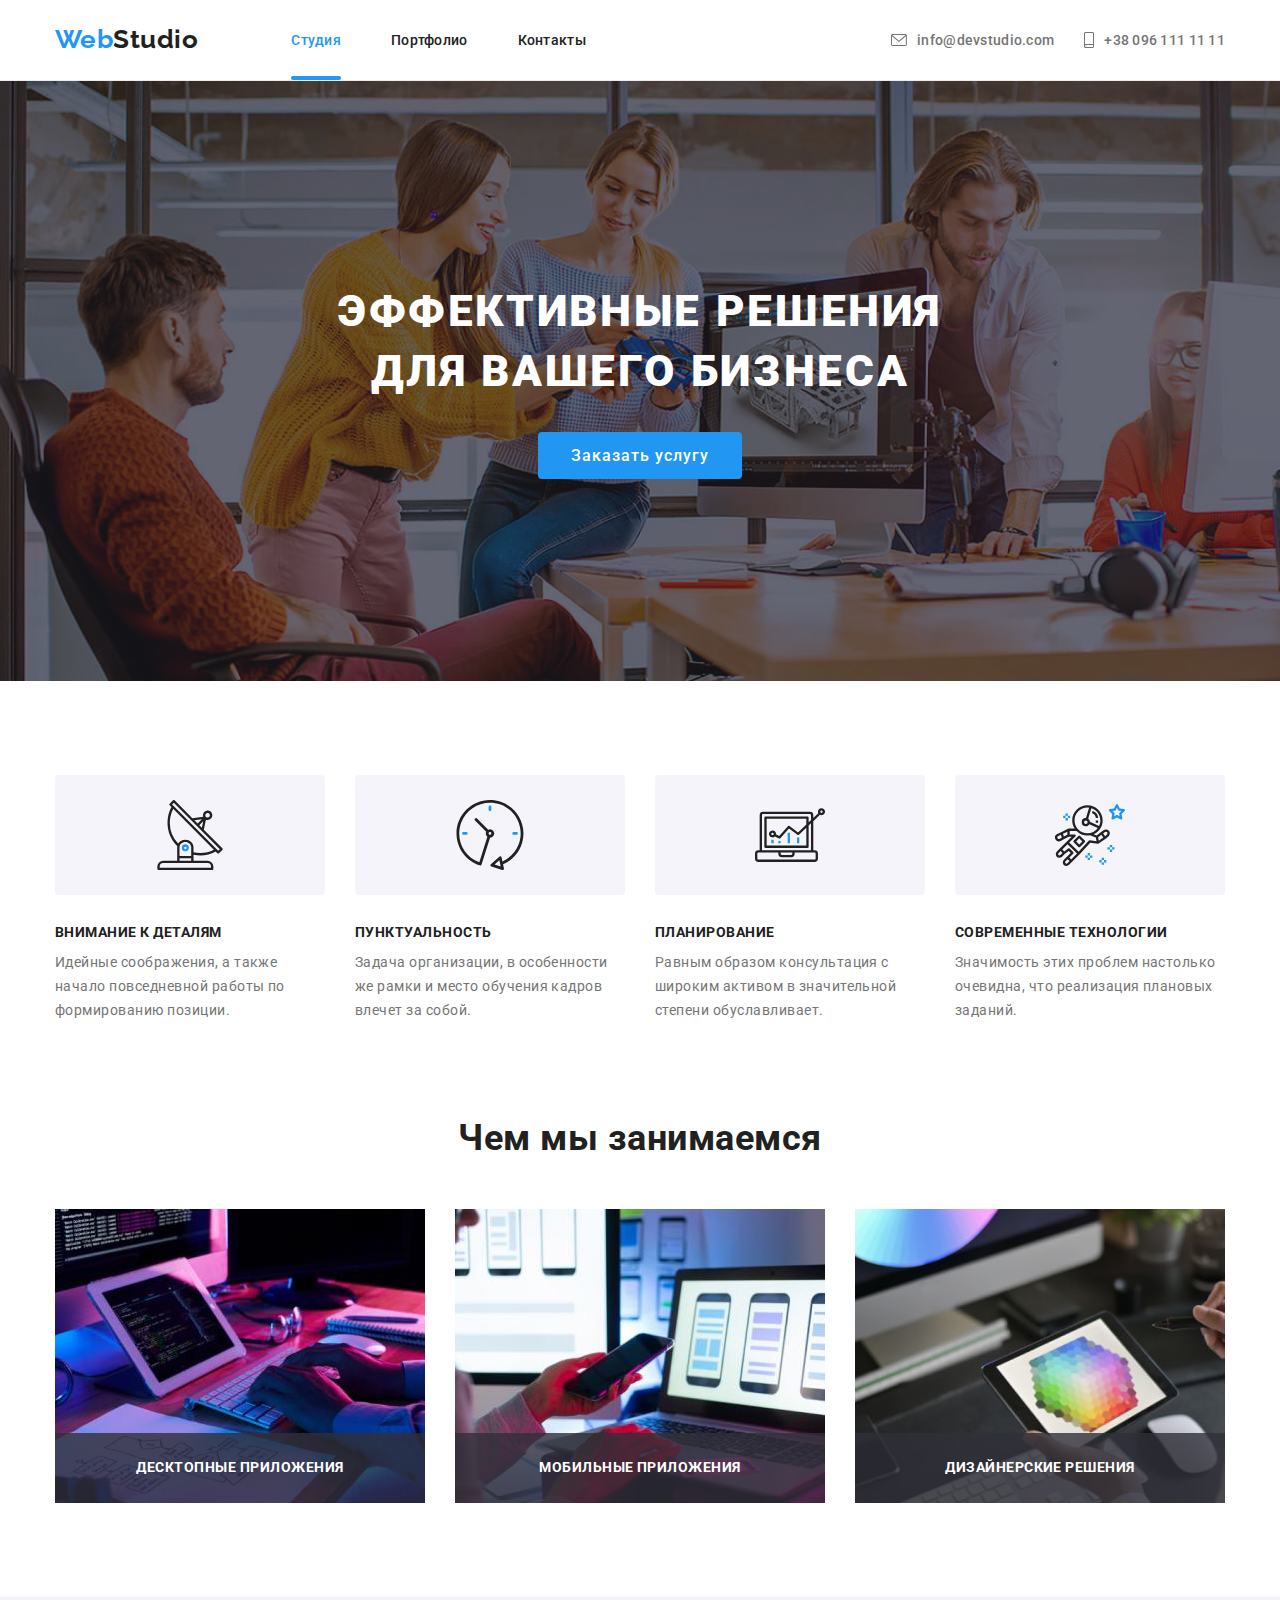
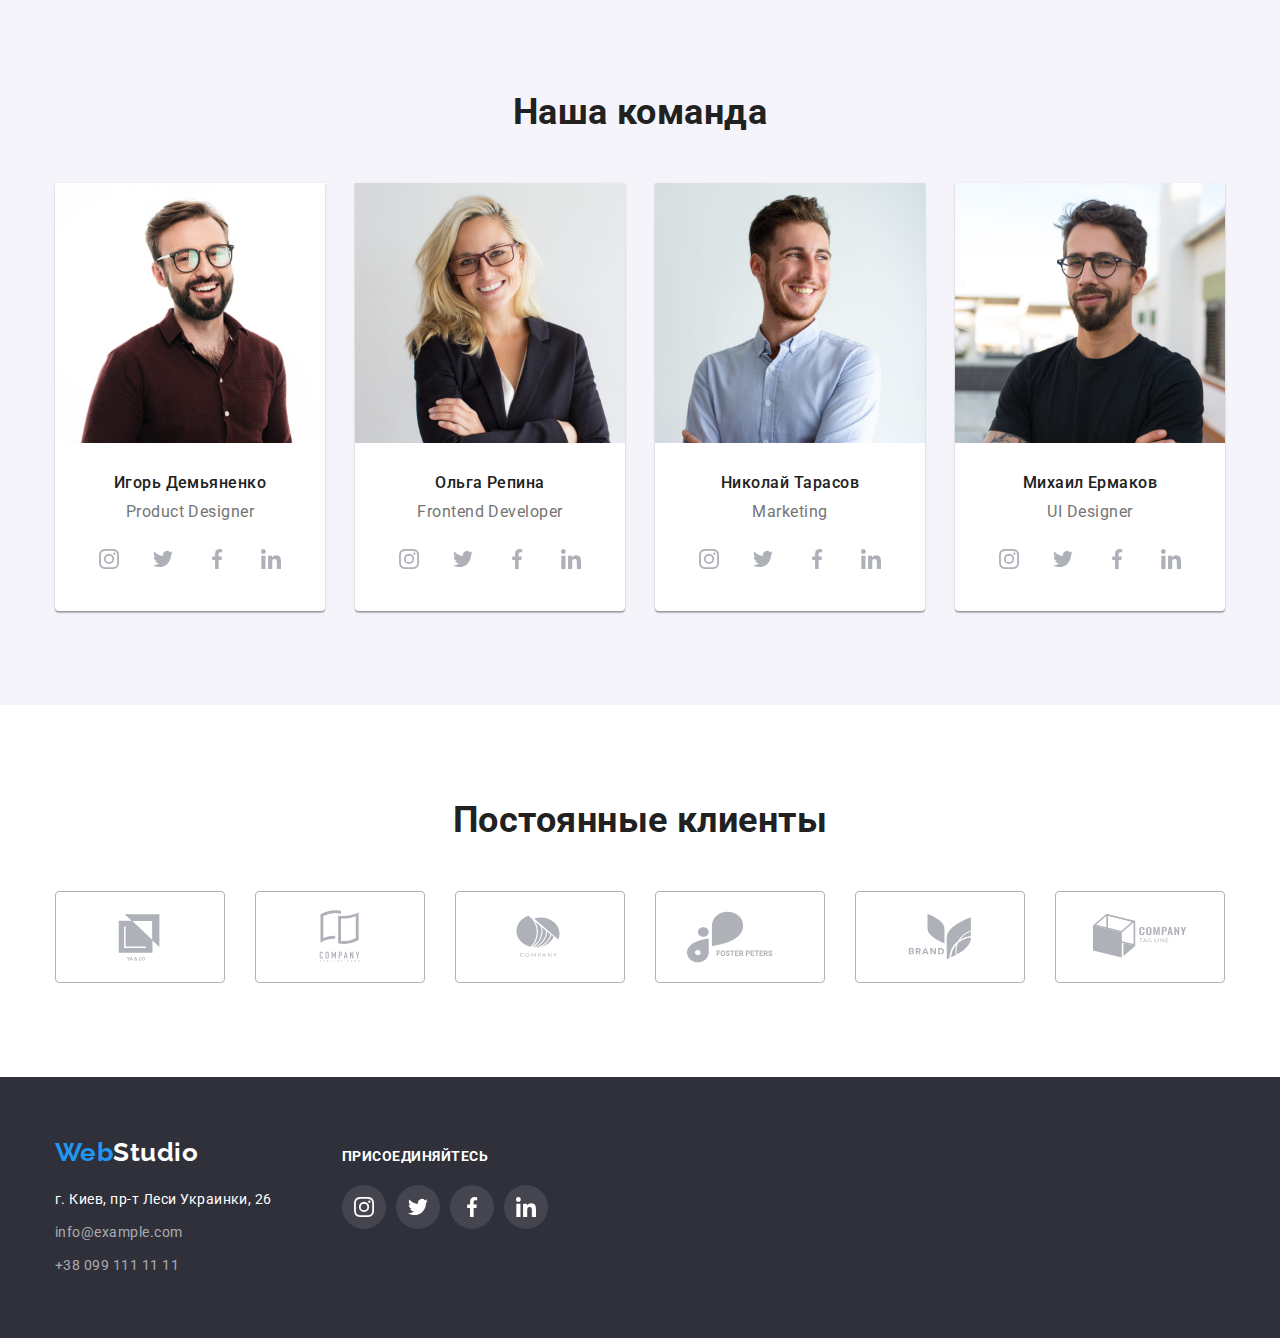
==== commit bab06bff: "Добавляет оверлей в карточки Портфолио" ====
--- a/index.html
+++ b/index.html
@@ -423,9 +423,7 @@
             console.log("Это клик в бекдроп");
         }
     </script>
-    <button class="btn">Регистрация</button>
-
-    
+       
     </body>
 </html>
 
--- a/css/styles.css
+++ b/css/styles.css
@@ -104,7 +104,7 @@
 /* фиксированный хедер */
 .page-header {
   position: fixed;
-  z-index: 1;
+  z-index: 999;
   top: 0;
   left: 0;
   width: 100%;
@@ -124,7 +124,7 @@
 .logo-web {
   color: var(--accent-color);
 }
-
+/* навигация */
 .nav {
   display: flex;
   align-items: center;
@@ -162,7 +162,19 @@
 .list .current {
   color: var(--accent-color);
 }
-
+/* подчеркивание активной страницы */
+.list .current::after {
+  content: "";
+  position: absolute;
+  left: 0;
+  bottom: 0;
+  display: block;
+  width: 100%;
+  height: 4px;
+  background-color: var(--accent-color);
+  border-radius: 2px;
+}
+/* контакты */
 .contacts-link {
   display: flex;
   margin-left: auto;
@@ -170,6 +182,7 @@
 }
 
 .link {
+  position: relative;
   display: flex;
   align-items: center;
 }
@@ -623,9 +636,9 @@
 }
 
 .portfolio-link {
+  position: relative;
   display: block;
   text-decoration: none;
-
   transition: box-shadow 250ms cubic-bezier(0.4, 0, 0.2, 1);
 }
 .portfolio-link:hover,
@@ -633,7 +646,32 @@
   box-shadow: 0px 1px 1px rgba(0, 0, 0, 0.12), 0px 4px 4px rgba(0, 0, 0, 0.06),
     1px 4px 6px rgba(0, 0, 0, 0.16);
 }
-
+.portfolio-foto-overlay {
+  position: relative;
+  overflow: hidden;
+}
+.portfolio-overlay {
+  position: absolute;
+  top: 1px;
+  left: 0;
+  width: 100%;
+  height: 100%;
+  background-color: rgba(33, 150, 243, 0.9);
+  transform: translateY(100%);
+  transition: transform 250ms cubic-bezier(0.4, 0, 0.2, 1);
+}
+.overlay-text {
+  font-size: 18px;
+  line-height: 1.55;
+
+  padding-top: 63px;
+  padding-left: 24px;
+  margin: 0;
+  color: var(--secondary-white-color);
+}
+.portfolio-link:hover .portfolio-overlay {
+  transform: translateY(0);
+}
 .portfolio-link-container {
   padding: 20px 24px;
   border-left: 1px solid #eeeeee;
@@ -649,7 +687,7 @@
 
   margin-bottom: 4px;
 }
-.portfolio-link p {
+.portfolio-text {
   color: var(--primary-text-color);
 
   font-size: 16px;
@@ -657,34 +695,3 @@
 
   margin: 0;
 }
-
-/* кнопка с анимацией */
-.btn {
-  position: relative;
-  overflow: hidden;
-}
-.btn::before,
-.btn::after {
-  content: "";
-  display: inline-block;
-  width: 10px;
-  height: 10px;
-  background-color: red;
-
-  transition: transform 250ms cubic-bezier(0.4, 0, 0.2, 1);
-}
-.btn:hover::before {
-  transform: translateY(-25px);
-}
-.btn::after {
-  position: absolute;
-  top: 50%;
-  left: 22px;
-
-  background-color: olivedrab;
-
-  transform: translateY(calc(-50% + 25px));
-}
-.btn:hover::after {
-  transform: translateY(-50%);
-}
